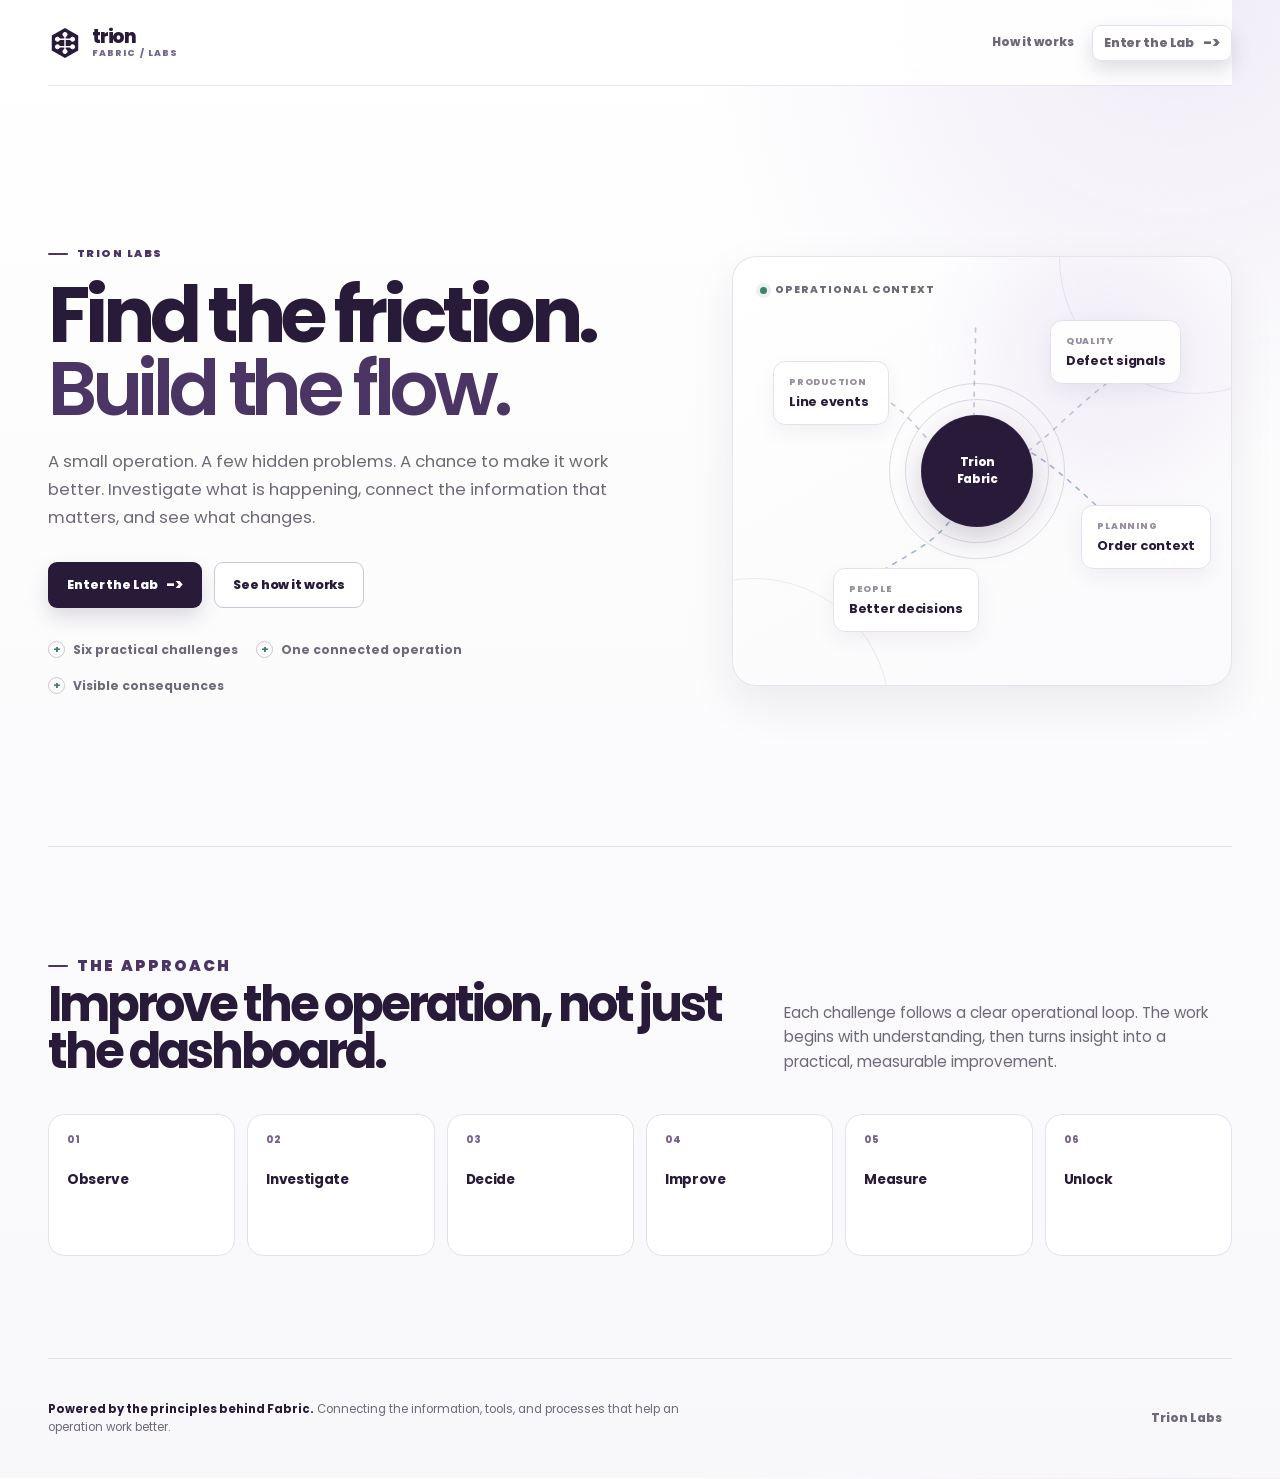
==== strategy_game/index.html @ d2de97c6 "Added Labs AI-Dev Skills" ====
<!doctype html>
<html lang="en">
  <head>
    <meta charset="UTF-8" />
    <meta name="viewport" content="width=device-width, initial-scale=1.0" />
    <meta
      name="description"
      content="Trion Labs is an interactive operational improvement experience."
    />
    <title>Trion Labs | Find the friction. Build the flow.</title>
    <link rel="preconnect" href="https://fonts.googleapis.com" />
    <link rel="preconnect" href="https://fonts.gstatic.com" crossorigin />
    <link
      href="https://fonts.googleapis.com/css2?family=Poppins:wght@400;500;600;700;800&display=swap"
      rel="stylesheet"
    />
    <link rel="stylesheet" href="css/styles.css" />
    <link rel="stylesheet" href="css/components.css" />
    <link rel="stylesheet" href="css/responsive.css" />
    <script type="module" src="js/app.js"></script>
  </head>
  <body>
    <div id="app"></div>
    <p class="sr-only" id="appAnnouncement" aria-live="polite" aria-atomic="true"></p>
  </body>
</html>
---- strategy_game/css/styles.css ----
:root {
  color-scheme: light;
  --trion-purple: #281a39;
  --trion-purple-light: #4b3565;
  --trion-purple-muted: #75658d;
  --trion-lilac: #eee9f5;
  --trion-background: #ffffff;
  --trion-surface: #f8f7fa;
  --trion-surface-strong: #f1edf5;
  --trion-border: #e5e0eb;
  --trion-border-strong: #cec5d8;
  --trion-text: #281a39;
  --trion-text-muted: #6f6878;
  --trion-text-quiet: #958d9f;
  --trion-blue: #496da8;
  --trion-blue-soft: #edf2fb;
  --trion-green: #3f816d;
  --trion-green-soft: #ebf5f0;
  --trion-amber: #9a672f;
  --trion-amber-soft: #f9f0e4;
  --shadow-soft: 0 18px 46px rgba(40, 26, 57, 0.08);
  --shadow-card: 0 8px 22px rgba(40, 26, 57, 0.055);
  --page-width: 1200px;
  --page-gutter: clamp(20px, 4vw, 48px);
  --section-space: clamp(72px, 8vw, 108px);
  --radius-large: 24px;
  --radius-medium: 16px;
  --radius-small: 10px;
  --font-sans: Poppins, Inter, -apple-system, BlinkMacSystemFont, "Segoe UI", sans-serif;
}

* {
  box-sizing: border-box;
}

html {
  scroll-behavior: smooth;
}

body {
  min-width: 320px;
  min-height: 100vh;
  margin: 0;
  overflow-x: hidden;
  background:
    radial-gradient(circle at 92% 0%, rgba(238, 233, 245, 0.9), transparent 30rem),
    linear-gradient(180deg, #ffffff 0%, var(--trion-surface) 100%);
  color: var(--trion-text);
  font-family: var(--font-sans);
  -webkit-font-smoothing: antialiased;
  text-rendering: optimizeLegibility;
}

button,
input {
  font: inherit;
}

button {
  border: 0;
  cursor: pointer;
}

button:focus-visible,
a:focus-visible {
  outline: 3px solid rgba(73, 109, 168, 0.6);
  outline-offset: 3px;
}

h1,
h2,
h3,
p,
ul,
ol,
dl,
dd {
  margin-top: 0;
}

h1,
h2,
h3 {
  color: var(--trion-purple);
}

p {
  color: var(--trion-text-muted);
}

.sr-only {
  position: absolute;
  width: 1px;
  height: 1px;
  padding: 0;
  overflow: hidden;
  clip: rect(0, 0, 0, 0);
  white-space: nowrap;
  border: 0;
}

.page-shell {
  width: min(var(--page-width), calc(100% - (var(--page-gutter) * 2)));
  margin: 0 auto;
}

.site-header {
  position: sticky;
  top: 0;
  z-index: 20;
  display: flex;
  align-items: center;
  justify-content: space-between;
  gap: 24px;
  min-height: 86px;
  background: rgba(255, 255, 255, 0.9);
  border-bottom: 1px solid rgba(229, 224, 235, 0.8);
  -webkit-backdrop-filter: blur(16px);
  backdrop-filter: blur(16px);
}

.brand-button {
  display: inline-flex;
  align-items: center;
  gap: 10px;
  padding: 0;
  background: transparent;
  color: var(--trion-purple);
  text-align: left;
}

.brand-mark {
  width: 34px;
  height: 34px;
  flex: 0 0 auto;
}

.brand-mark path:first-child {
  fill: currentColor;
}

.brand-mark path:not(:first-child),
.brand-mark circle {
  fill: #ffffff;
  stroke: #ffffff;
}

.brand-copy {
  display: grid;
  gap: 2px;
  line-height: 1;
}

.brand-copy strong {
  font-size: 1.16rem;
  font-weight: 790;
  letter-spacing: -0.065em;
}

.brand-copy span {
  color: var(--trion-purple-muted);
  font-size: 0.57rem;
  font-weight: 800;
  letter-spacing: 0.12em;
  text-transform: uppercase;
}

.header-actions,
.lab-navigation {
  display: flex;
  align-items: center;
  gap: 8px;
}

.lab-navigation {
  gap: 2px;
}

.navigation-button,
.text-button {
  padding: 9px 10px;
  border-radius: 8px;
  background: transparent;
  color: var(--trion-text-muted);
  font-size: 0.74rem;
  font-weight: 750;
  white-space: nowrap;
  transition: background 160ms ease, color 160ms ease;
}

.navigation-button:hover,
.navigation-button.is-active,
.text-button:hover {
  background: var(--trion-lilac);
  color: var(--trion-purple);
}

.landing-hero {
  display: grid;
  grid-template-columns: minmax(0, 1fr) minmax(370px, 0.84fr);
  align-items: center;
  gap: clamp(44px, 7vw, 100px);
  min-height: min(760px, calc(100vh - 86px));
  padding: clamp(64px, 10vw, 118px) 0;
}

.eyebrow {
  display: inline-flex;
  align-items: center;
  gap: 9px;
  margin-bottom: 18px;
  color: var(--trion-purple-light);
  font-size: 0.66rem;
  font-weight: 850;
  letter-spacing: 0.14em;
  line-height: 1.2;
  text-transform: uppercase;
}

.eyebrow::before {
  width: 20px;
  height: 2px;
  border-radius: 99px;
  background: currentColor;
  content: "";
}

.landing-title,
.lab-title,
.briefing-title {
  max-width: 780px;
  margin-bottom: 22px;
  font-size: clamp(3.1rem, 6vw, 5.7rem);
  font-weight: 700;
  letter-spacing: -0.07em;
  line-height: 0.96;
}

.heading-accent {
  color: var(--trion-purple-light);
  font-style: normal;
  font-weight: 600;
}

.landing-copy {
  max-width: 590px;
  margin-bottom: 30px;
  font-size: 1.04rem;
  line-height: 1.68;
}

.hero-actions {
  display: flex;
  flex-wrap: wrap;
  align-items: center;
  gap: 12px;
}

.hero-proof {
  display: flex;
  flex-wrap: wrap;
  gap: 18px;
  margin: 33px 0 0;
  padding: 0;
  list-style: none;
}

.hero-proof li {
  display: flex;
  align-items: center;
  gap: 8px;
  color: var(--trion-text-muted);
  font-size: 0.76rem;
  font-weight: 690;
}

.hero-proof i {
  display: inline-grid;
  width: 17px;
  height: 17px;
  place-items: center;
  border: 1px solid var(--trion-border-strong);
  border-radius: 50%;
  color: var(--trion-green);
  font-size: 0.68rem;
  font-style: normal;
}

.landing-diagram {
  position: relative;
  min-height: 440px;
}

.diagram-surface {
  position: absolute;
  inset: 10px 0 0;
  overflow: hidden;
  border: 1px solid rgba(229, 224, 235, 0.92);
  border-radius: var(--radius-large);
  background:
    radial-gradient(circle at 75% 22%, rgba(238, 233, 245, 0.85), transparent 12rem),
    linear-gradient(150deg, #ffffff 0%, #faf9fb 100%);
  box-shadow: var(--shadow-soft);
}

.diagram-surface::before,
.diagram-surface::after {
  position: absolute;
  width: 270px;
  height: 270px;
  border: 1px solid rgba(117, 101, 141, 0.13);
  border-radius: 50%;
  content: "";
}

.diagram-surface::before {
  top: -135px;
  right: -100px;
}

.diagram-surface::after {
  bottom: -165px;
  left: -115px;
}

.diagram-caption {
  position: absolute;
  top: 25px;
  left: 27px;
  z-index: 2;
  display: flex;
  align-items: center;
  gap: 8px;
  color: var(--trion-text-muted);
  font-size: 0.65rem;
  font-weight: 800;
  letter-spacing: 0.09em;
  text-transform: uppercase;
}

.diagram-caption i {
  width: 7px;
  height: 7px;
  border-radius: 50%;
  background: var(--trion-green);
  box-shadow: 0 0 0 4px rgba(63, 129, 109, 0.1);
}

.diagram-flow {
  position: absolute;
  inset: 0;
  width: 100%;
  height: 100%;
}

.diagram-flow path {
  fill: none;
  stroke: rgba(75, 53, 101, 0.28);
  stroke-dasharray: 4 7;
  stroke-linecap: round;
  stroke-width: 1.6;
}

.diagram-flow path:nth-child(2) {
  stroke: rgba(73, 109, 168, 0.5);
}

.diagram-node {
  position: absolute;
  z-index: 1;
  display: grid;
  gap: 4px;
  min-width: 116px;
  padding: 13px 15px;
  border: 1px solid var(--trion-border);
  border-radius: 12px;
  background: rgba(255, 255, 255, 0.96);
  box-shadow: var(--shadow-card);
}

.diagram-node span {
  color: var(--trion-text-quiet);
  font-size: 0.57rem;
  font-weight: 790;
  letter-spacing: 0.08em;
  text-transform: uppercase;
}

.diagram-node strong {
  color: var(--trion-purple);
  font-size: 0.8rem;
  letter-spacing: -0.02em;
}

.diagram-node--production {
  top: 104px;
  left: 8%;
}

.diagram-node--quality {
  top: 63px;
  right: 10%;
}

.diagram-node--planning {
  right: 4%;
  bottom: 116px;
}

.diagram-node--people {
  bottom: 53px;
  left: 20%;
}

.diagram-core {
  position: absolute;
  top: 50%;
  left: 49%;
  z-index: 2;
  display: grid;
  width: 112px;
  height: 112px;
  place-items: center;
  border: 1px solid rgba(75, 53, 101, 0.28);
  border-radius: 50%;
  background: var(--trion-purple);
  box-shadow: 0 12px 30px rgba(40, 26, 57, 0.2);
  color: #ffffff;
  font-size: 0.73rem;
  font-weight: 780;
  letter-spacing: -0.03em;
  text-align: center;
  transform: translate(-50%, -50%);
}

.diagram-core::before,
.diagram-core::after {
  position: absolute;
  border: 1px solid rgba(75, 53, 101, 0.17);
  border-radius: 50%;
  content: "";
}

.diagram-core::before {
  width: 142px;
  height: 142px;
}

.diagram-core::after {
  width: 174px;
  height: 174px;
}

.landing-section {
  padding: var(--section-space) 0;
}

.lab-section {
  padding: clamp(64px, 6vw, 88px) 0;
}

.how-it-works {
  border-top: 1px solid var(--trion-border);
}

#how-it-works,
#overview,
#challenges,
#capabilities,
#performance {
  scroll-margin-top: 108px;
}

.section-heading {
  display: grid;
  grid-template-columns: minmax(0, 0.75fr) minmax(300px, 0.48fr);
  gap: 36px;
  align-items: end;
  margin-bottom: 38px;
}

.section-heading h2,
.section-heading h3 {
  margin-bottom: 0;
  font-size: clamp(2rem, 3.8vw, 3.3rem);
  font-weight: 660;
  letter-spacing: -0.062em;
  line-height: 0.98;
}

.section-heading p {
  max-width: 450px;
  margin-bottom: 2px;
  font-size: 0.95rem;
  line-height: 1.6;
}

.loop-list {
  display: grid;
  grid-template-columns: repeat(6, minmax(0, 1fr));
  gap: 12px;
  margin: 0;
  padding: 0;
  list-style: none;
}

.loop-list li {
  min-height: 142px;
  padding: 18px;
  border: 1px solid var(--trion-border);
  border-radius: var(--radius-medium);
  background: #ffffff;
}

.loop-number {
  display: block;
  margin-bottom: 23px;
  color: var(--trion-purple-muted);
  font-size: 0.62rem;
  font-weight: 800;
  letter-spacing: 0.1em;
}

.loop-list strong {
  display: block;
  color: var(--trion-purple);
  font-size: 0.86rem;
  letter-spacing: -0.025em;
}

.lab-hero {
  display: grid;
  grid-template-columns: minmax(0, 1fr) minmax(260px, 0.44fr);
  gap: 44px;
  align-items: end;
  padding: clamp(52px, 8vw, 92px) 0 48px;
}

.lab-title {
  max-width: 760px;
  margin-bottom: 18px;
  font-size: clamp(2.7rem, 5vw, 4.75rem);
}

.lab-copy {
  max-width: 620px;
  margin-bottom: 0;
  font-size: 0.98rem;
  line-height: 1.64;
}

.lab-summary {
  display: grid;
  grid-template-columns: auto 1fr;
  align-items: center;
  gap: 22px;
  padding: 23px;
  border: 1px solid var(--trion-border-strong);
  border-radius: var(--radius-large);
  background: #ffffff;
  box-shadow: var(--shadow-card);
}

.score-ring {
  display: grid;
  width: 96px;
  height: 96px;
  place-items: center;
  border-radius: 50%;
  background: conic-gradient(var(--trion-purple) var(--score), var(--trion-lilac) 0);
}

.score-ring::before {
  grid-area: 1 / 1;
  width: 78px;
  height: 78px;
  border-radius: 50%;
  background: #ffffff;
  content: "";
}

.score-ring strong {
  z-index: 1;
  grid-area: 1 / 1;
  color: var(--trion-purple);
  font-size: 1.36rem;
  letter-spacing: -0.07em;
}

.summary-copy {
  display: grid;
  gap: 6px;
}

.summary-copy span,
.summary-copy small {
  color: var(--trion-text-muted);
  font-size: 0.74rem;
  font-weight: 720;
}

.summary-copy strong {
  color: var(--trion-purple);
  font-size: 1.08rem;
  letter-spacing: -0.035em;
}

.summary-copy small {
  color: var(--trion-text-quiet);
  font-weight: 620;
  line-height: 1.35;
}

.lab-section--surface {
  margin-right: calc(var(--page-gutter) * -1);
  margin-left: calc(var(--page-gutter) * -1);
  padding-right: var(--page-gutter);
  padding-left: var(--page-gutter);
  background: rgba(238, 233, 245, 0.44);
  border-top: 1px solid rgba(229, 224, 235, 0.72);
  border-bottom: 1px solid rgba(229, 224, 235, 0.72);
}

.section-topline {
  display: flex;
  align-items: end;
  justify-content: space-between;
  gap: 24px;
  margin-bottom: 28px;
}

.section-topline h2 {
  margin-bottom: 0;
  font-size: clamp(1.9rem, 3vw, 2.7rem);
  font-weight: 660;
  letter-spacing: -0.06em;
  line-height: 1;
}

.section-topline p {
  max-width: 470px;
  margin-bottom: 0;
  font-size: 0.9rem;
  line-height: 1.55;
}

.stage-line {
  display: grid;
  grid-template-columns: auto minmax(120px, 1fr) auto;
  align-items: center;
  gap: 12px;
  margin-bottom: 20px;
}

.stage-line span,
.stage-line strong {
  color: var(--trion-text-muted);
  font-size: 0.68rem;
  font-weight: 760;
}

.stage-line strong {
  color: var(--trion-purple);
}

.stage-track {
  height: 6px;
  overflow: hidden;
  border-radius: 999px;
  background: var(--trion-lilac);
}

.stage-track i {
  display: block;
  width: var(--stage-progress);
  height: 100%;
  border-radius: inherit;
  background: var(--trion-purple);
  transition: width 420ms ease;
}

.foundation-note {
  display: flex;
  align-items: flex-start;
  gap: 10px;
  margin: 34px 0 0;
  padding: 18px 20px;
  border: 1px solid var(--trion-border);
  border-radius: var(--radius-medium);
  background: #ffffff;
  color: var(--trion-text-muted);
  font-size: 0.82rem;
  line-height: 1.55;
}

.foundation-note strong {
  color: var(--trion-purple);
}

.foundation-note i {
  display: grid;
  width: 19px;
  height: 19px;
  flex: 0 0 auto;
  place-items: center;
  border-radius: 50%;
  background: var(--trion-lilac);
  color: var(--trion-purple);
  font-size: 0.72rem;
  font-style: normal;
}

.briefing-page {
  padding: 52px 0 var(--section-space);
}

.briefing-back {
  margin-bottom: 43px;
}

.briefing-header {
  display: grid;
  grid-template-columns: minmax(0, 0.95fr) minmax(290px, 0.5fr);
  gap: clamp(35px, 7vw, 100px);
  align-items: start;
  padding-bottom: 48px;
  border-bottom: 1px solid var(--trion-border);
}

.briefing-title {
  margin-bottom: 18px;
  font-size: clamp(2.9rem, 5.3vw, 5rem);
}

.briefing-story {
  max-width: 650px;
  margin-bottom: 0;
  font-size: 1.04rem;
  line-height: 1.66;
}

.briefing-status {
  display: grid;
  gap: 15px;
  padding: 24px;
  border: 1px solid var(--trion-border-strong);
  border-top: 3px solid var(--trion-purple);
  border-radius: var(--radius-medium);
  background: #ffffff;
  box-shadow: var(--shadow-card);
}

.briefing-status span {
  color: var(--trion-text-quiet);
  font-size: 0.64rem;
  font-weight: 820;
  letter-spacing: 0.1em;
  text-transform: uppercase;
}

.briefing-status strong {
  color: var(--trion-purple);
  font-size: 1.08rem;
  letter-spacing: -0.035em;
}

.briefing-status p {
  margin-bottom: 0;
  font-size: 0.8rem;
  line-height: 1.5;
}

.briefing-grid {
  display: grid;
  grid-template-columns: minmax(0, 1fr) minmax(300px, 0.5fr);
  gap: clamp(36px, 7vw, 94px);
  padding-top: 54px;
}

.briefing-grid h2 {
  margin-bottom: 14px;
  font-size: 1.75rem;
  letter-spacing: -0.05em;
}

.briefing-objective {
  max-width: 660px;
  margin-bottom: 28px;
  color: var(--trion-text);
  font-size: 1rem;
  font-weight: 650;
  line-height: 1.58;
}

.briefing-principle {
  margin: 0;
  padding: 19px 20px;
  border-left: 3px solid var(--trion-purple);
  background: var(--trion-lilac);
  color: var(--trion-purple);
  font-family: var(--font-sans);
  font-size: 1.12rem;
  font-weight: 600;
  line-height: 1.45;
}

.briefing-next {
  margin-top: 30px;
}

.site-footer {
  display: flex;
  align-items: center;
  justify-content: space-between;
  gap: 24px;
  min-height: 120px;
  border-top: 1px solid var(--trion-border);
}

.site-footer p {
  max-width: 640px;
  margin-bottom: 0;
  color: var(--trion-text-muted);
  font-size: 0.72rem;
  line-height: 1.5;
}

.site-footer strong {
  color: var(--trion-purple);
}
---- strategy_game/css/components.css ----
.button {
  display: inline-flex;
  align-items: center;
  justify-content: center;
  gap: 9px;
  min-height: 46px;
  padding: 0 18px;
  border: 1px solid transparent;
  border-radius: 9px;
  font-size: 0.78rem;
  font-weight: 800;
  letter-spacing: -0.01em;
  transition: background 160ms ease, border-color 160ms ease, box-shadow 160ms ease, color 160ms ease, transform 160ms ease;
}

.button:hover {
  transform: translateY(-1px);
}

.button--primary {
  background: var(--trion-purple);
  box-shadow: 0 9px 20px rgba(40, 26, 57, 0.15);
  color: #ffffff;
}

.button--primary:hover {
  background: var(--trion-purple-light);
  box-shadow: 0 12px 25px rgba(40, 26, 57, 0.2);
}

.button--secondary {
  border-color: var(--trion-border-strong);
  background: #ffffff;
  color: var(--trion-purple);
}

.button--secondary:hover {
  border-color: var(--trion-purple-muted);
  background: var(--trion-lilac);
}

.button--quiet {
  min-height: 36px;
  padding: 0 11px;
  border-color: var(--trion-border);
  background: #ffffff;
  color: var(--trion-text-muted);
}

.button-arrow {
  display: inline-block;
  font-size: 1rem;
  line-height: 1;
  transition: transform 160ms ease;
}

.button:hover .button-arrow {
  transform: translateX(2px);
}

.button--back:hover .button-arrow {
  transform: translateX(-2px);
}

.kpi-grid {
  display: grid;
  grid-template-columns: repeat(6, minmax(0, 1fr));
  gap: 12px;
}

.kpi-card {
  display: grid;
  gap: 14px;
  min-height: 178px;
  padding: 20px;
  border: 1px solid var(--trion-border);
  border-radius: var(--radius-medium);
  background: #ffffff;
  box-shadow: 0 5px 16px rgba(40, 26, 57, 0.04);
}

.kpi-card dt {
  color: var(--trion-text-muted);
  font-size: 0.7rem;
  font-weight: 790;
  letter-spacing: 0.02em;
}

.kpi-card dd {
  margin: 0;
}

.kpi-value {
  color: var(--trion-purple);
  font-size: clamp(1.7rem, 2.5vw, 2.05rem);
  font-weight: 710;
  letter-spacing: -0.075em;
  line-height: 1;
}

.kpi-value small {
  margin-left: 2px;
  color: var(--trion-purple-muted);
  font-size: 0.56em;
  font-weight: 700;
  letter-spacing: -0.03em;
}

.kpi-card footer {
  display: flex;
  align-items: center;
  justify-content: space-between;
  gap: 8px;
  margin-top: auto;
}

.kpi-meter {
  display: block;
  height: 4px;
  overflow: hidden;
  border-radius: 999px;
  background: var(--trion-lilac);
}

.kpi-meter i {
  display: block;
  width: var(--kpi-progress);
  height: 100%;
  border-radius: inherit;
  background: var(--trion-purple-light);
  transition: width 320ms ease;
}

.kpi-change,
.kpi-target {
  color: var(--trion-text-quiet);
  font-size: 0.64rem;
  font-weight: 720;
}

.kpi-change.is-positive {
  color: var(--trion-green);
}

.kpi-change.is-negative {
  color: var(--trion-amber);
}

.kpi-target {
  text-align: right;
}

.operations-layout {
  display: grid;
  grid-template-columns: minmax(0, 1fr) minmax(260px, 0.32fr);
  gap: 24px;
  align-items: stretch;
}

.operations-map {
  position: relative;
  display: grid;
  grid-template-columns: repeat(3, minmax(0, 1fr));
  gap: 14px;
  min-height: 318px;
  padding: 30px;
  overflow: hidden;
  border: 1px solid var(--trion-border);
  border-radius: var(--radius-large);
  background:
    radial-gradient(circle at 51% 50%, rgba(238, 233, 245, 0.85), transparent 12rem),
    #ffffff;
}

.operations-map::before,
.operations-map::after {
  position: absolute;
  top: 50%;
  left: 5%;
  width: 90%;
  height: 1px;
  background: repeating-linear-gradient(
    90deg,
    rgba(117, 101, 141, 0.25) 0 5px,
    transparent 5px 11px
  );
  content: "";
  transform: translateY(-50%);
}

.operations-map::after {
  width: 1px;
  height: 80%;
  top: 10%;
  left: 50%;
  background: repeating-linear-gradient(
    180deg,
    rgba(117, 101, 141, 0.2) 0 5px,
    transparent 5px 11px
  );
  transform: translateX(-50%);
}

.operations-node {
  position: relative;
  z-index: 1;
  display: grid;
  align-content: center;
  gap: 5px;
  min-height: 110px;
  padding: 16px;
  border: 1px solid var(--trion-border);
  border-radius: 13px;
  background: rgba(255, 255, 255, 0.97);
  transition: border-color 220ms ease, box-shadow 220ms ease, transform 220ms ease;
}

.operations-node:nth-child(2),
.operations-node:nth-child(5) {
  transform: translateY(14px);
}

.operations-node.is-active {
  border-color: rgba(75, 53, 101, 0.4);
  box-shadow: 0 9px 19px rgba(40, 26, 57, 0.08);
}

.operations-node.is-active::before {
  position: absolute;
  top: 13px;
  right: 13px;
  width: 7px;
  height: 7px;
  border-radius: 50%;
  background: var(--trion-green);
  box-shadow: 0 0 0 4px rgba(63, 129, 109, 0.11);
  content: "";
}

.operations-node span {
  color: var(--trion-text-quiet);
  font-size: 0.62rem;
  font-weight: 800;
  letter-spacing: 0.09em;
  text-transform: uppercase;
}

.operations-node strong {
  color: var(--trion-purple);
  font-size: 0.86rem;
  letter-spacing: -0.025em;
}

.operations-node small {
  color: var(--trion-text-muted);
  font-size: 0.69rem;
  line-height: 1.4;
}

.map-insight {
  display: grid;
  align-content: space-between;
  gap: 24px;
  padding: 26px;
  border-radius: var(--radius-large);
  background: var(--trion-purple);
  color: #ffffff;
}

.map-insight span {
  color: rgba(255, 255, 255, 0.67);
  font-size: 0.62rem;
  font-weight: 800;
  letter-spacing: 0.12em;
  text-transform: uppercase;
}

.map-insight strong {
  display: block;
  max-width: 230px;
  margin-top: 10px;
  color: #ffffff;
  font-size: 1.3rem;
  font-weight: 620;
  letter-spacing: -0.055em;
  line-height: 1.04;
}

.map-insight p {
  margin: 0;
  color: rgba(255, 255, 255, 0.76);
  font-size: 0.78rem;
  line-height: 1.55;
}

.challenge-grid {
  display: grid;
  grid-template-columns: repeat(3, minmax(0, 1fr));
  gap: 18px;
}

.challenge-card {
  display: flex;
  min-height: 302px;
  flex-direction: column;
  padding: 23px;
  border: 1px solid var(--trion-border);
  border-radius: var(--radius-medium);
  background: #ffffff;
  box-shadow: 0 4px 15px rgba(40, 26, 57, 0.025);
  transition: border-color 180ms ease, box-shadow 180ms ease, transform 180ms ease;
}

.challenge-card.is-current {
  border-color: rgba(75, 53, 101, 0.48);
  background: linear-gradient(145deg, #ffffff 0%, #faf8fd 100%);
  box-shadow: 0 10px 24px rgba(40, 26, 57, 0.09);
}

.challenge-card.is-current .challenge-number {
  color: var(--trion-purple);
}

.challenge-card:hover {
  border-color: rgba(75, 53, 101, 0.42);
  box-shadow: var(--shadow-card);
  transform: translateY(-2px);
}

.challenge-card__topline {
  display: flex;
  align-items: center;
  justify-content: space-between;
  gap: 12px;
  margin-bottom: 18px;
}

.challenge-number {
  color: var(--trion-purple-muted);
  font-size: 0.63rem;
  font-weight: 840;
  letter-spacing: 0.11em;
}

.challenge-state {
  max-width: 156px;
  padding: 5px 8px;
  border-radius: 999px;
  background: var(--trion-lilac);
  color: var(--trion-purple-light);
  font-size: 0.61rem;
  font-weight: 790;
  line-height: 1.25;
  text-align: right;
}

.challenge-state.is-available,
.challenge-state.is-completed {
  background: var(--trion-green-soft);
  color: var(--trion-green);
}

.challenge-card h3 {
  margin-bottom: 10px;
  font-size: 1.2rem;
  font-weight: 680;
  letter-spacing: -0.05em;
}

.challenge-card p {
  margin-bottom: 16px;
  font-size: 0.82rem;
  line-height: 1.55;
}

.challenge-card__meta {
  display: grid;
  gap: 4px;
  margin-top: auto;
  padding-top: 15px;
  border-top: 1px solid var(--trion-border);
}

.challenge-card__meta span {
  color: var(--trion-text-quiet);
  font-size: 0.61rem;
  font-weight: 790;
  letter-spacing: 0.07em;
  text-transform: uppercase;
}

.challenge-card__meta strong {
  color: var(--trion-purple);
  font-size: 0.76rem;
  letter-spacing: -0.02em;
  line-height: 1.35;
}

.challenge-card .button {
  align-self: flex-start;
  min-height: 38px;
  margin-top: 15px;
  padding: 0 11px;
  font-size: 0.71rem;
}

.capability-layout {
  display: grid;
  grid-template-columns: minmax(0, 1fr) minmax(280px, 0.35fr);
  gap: 30px;
  align-items: start;
}

.capability-groups {
  display: grid;
  gap: 28px;
}

.capability-group {
  display: grid;
  gap: 14px;
}

.capability-group__header {
  display: flex;
  align-items: end;
  justify-content: space-between;
  gap: 24px;
  padding-bottom: 13px;
  border-bottom: 1px solid var(--trion-border);
}

.capability-group__header span {
  display: block;
  margin-bottom: 5px;
  color: var(--trion-purple-muted);
  font-size: 0.6rem;
  font-weight: 800;
  letter-spacing: 0.1em;
  text-transform: uppercase;
}

.capability-group__header h3 {
  margin: 0;
  color: var(--trion-purple);
  font-size: 1.05rem;
  letter-spacing: -0.04em;
}

.capability-group__header p {
  max-width: 265px;
  margin: 0;
  color: var(--trion-text-muted);
  font-size: 0.72rem;
  line-height: 1.45;
  text-align: right;
}

.capability-list {
  display: grid;
  grid-template-columns: repeat(2, minmax(0, 1fr));
  gap: 12px;
}

.capability-card {
  position: relative;
  min-height: 145px;
  padding: 18px;
  border: 1px solid var(--trion-border);
  border-radius: var(--radius-medium);
  background: #ffffff;
}

.capability-card.is-unlocked {
  border-color: rgba(63, 129, 109, 0.5);
}

.capability-card__type {
  display: block;
  margin-bottom: 16px;
  color: var(--trion-purple-muted);
  font-size: 0.58rem;
  font-weight: 810;
  letter-spacing: 0.09em;
  text-transform: uppercase;
}

.capability-card h4 {
  margin-bottom: 8px;
  font-size: 0.92rem;
  letter-spacing: -0.035em;
}

.capability-card p {
  margin-bottom: 0;
  font-size: 0.7rem;
  line-height: 1.45;
}

.capability-card__status {
  position: absolute;
  top: 17px;
  right: 17px;
  color: var(--trion-text-quiet);
  font-size: 0.57rem;
  font-weight: 790;
}

.capability-card.is-unlocked .capability-card__status {
  color: var(--trion-green);
}

.resource-card {
  display: grid;
  gap: 22px;
  padding: 25px;
  border: 1px solid var(--trion-border);
  border-radius: var(--radius-large);
  background: var(--trion-surface);
}

.resource-card__label {
  margin-bottom: -12px;
  color: var(--trion-purple-muted);
  font-size: 0.61rem;
  font-weight: 800;
  letter-spacing: 0.1em;
  text-transform: uppercase;
}

.resource-card h3 {
  margin-bottom: 0;
  font-size: 1.15rem;
  letter-spacing: -0.045em;
}

.resource-card p {
  margin-bottom: 0;
  font-size: 0.78rem;
  line-height: 1.55;
}

.resource-list {
  display: grid;
  gap: 11px;
  margin: 0;
}

.resource-list div {
  display: flex;
  align-items: baseline;
  justify-content: space-between;
  gap: 12px;
  padding-bottom: 10px;
  border-bottom: 1px solid var(--trion-border);
}

.resource-list div:last-child {
  padding-bottom: 0;
  border-bottom: 0;
}

.resource-list dt {
  color: var(--trion-text-muted);
  font-size: 0.71rem;
  font-weight: 700;
}

.resource-list dd {
  margin: 0;
  color: var(--trion-purple);
  font-size: 1.2rem;
  font-weight: 750;
  letter-spacing: -0.065em;
}

.performance-grid {
  display: grid;
  grid-template-columns: minmax(0, 1fr) minmax(290px, 0.44fr);
  gap: 32px;
  align-items: stretch;
}

.performance-table {
  width: 100%;
  overflow: hidden;
  border: 1px solid var(--trion-border);
  border-radius: var(--radius-large);
  background: #ffffff;
  border-collapse: separate;
  border-spacing: 0;
}

.performance-table th,
.performance-table td {
  padding: 16px 21px;
  border-bottom: 1px solid var(--trion-border);
}

.performance-table thead th {
  color: var(--trion-text-quiet);
  background: var(--trion-surface);
  font-size: 0.61rem;
  font-weight: 790;
  letter-spacing: 0.08em;
  text-align: right;
  text-transform: uppercase;
}

.performance-table thead th:first-child,
.performance-table tbody th {
  text-align: left;
}

.performance-table tbody tr:last-child th,
.performance-table tbody tr:last-child td {
  border-bottom: 0;
}

.performance-table tbody th {
  color: var(--trion-text-muted);
  font-size: 0.74rem;
  font-weight: 690;
}

.performance-table td {
  text-align: right;
}

.performance-table td strong {
  color: var(--trion-purple);
  font-size: 0.9rem;
  letter-spacing: -0.03em;
}

.performance-table td small {
  color: var(--trion-text-quiet);
  font-size: 0.66rem;
}

.performance-insight {
  display: grid;
  align-content: center;
  gap: 17px;
  padding: 31px;
  border-radius: var(--radius-large);
  background: var(--trion-blue-soft);
}

.performance-insight span {
  color: var(--trion-blue);
  font-size: 0.6rem;
  font-weight: 820;
  letter-spacing: 0.1em;
  text-transform: uppercase;
}

.performance-insight strong {
  color: var(--trion-purple);
  font-size: 1.55rem;
  font-weight: 640;
  letter-spacing: -0.06em;
  line-height: 1.05;
}

.performance-insight p {
  margin-bottom: 0;
  color: var(--trion-text-muted);
  font-size: 0.8rem;
  line-height: 1.55;
}

.briefing-steps {
  display: grid;
  gap: 10px;
  margin: 0;
  padding: 0;
  list-style: none;
}

.briefing-steps li {
  display: grid;
  grid-template-columns: 28px 1fr;
  align-items: center;
  gap: 12px;
  min-height: 52px;
  padding: 10px 13px;
  border: 1px solid var(--trion-border);
  border-radius: 10px;
  background: #ffffff;
}

.briefing-steps span {
  display: grid;
  width: 24px;
  height: 24px;
  place-items: center;
  border-radius: 50%;
  background: var(--trion-lilac);
  color: var(--trion-purple);
  font-size: 0.62rem;
  font-weight: 800;
}

.briefing-steps strong {
  color: var(--trion-purple);
  font-size: 0.8rem;
  letter-spacing: -0.015em;
}

.briefing-facts {
  display: grid;
  gap: 0;
  margin: 0;
  overflow: hidden;
  border: 1px solid var(--trion-border);
  border-radius: var(--radius-medium);
}

.briefing-facts div {
  padding: 16px 18px;
  border-bottom: 1px solid var(--trion-border);
  background: #ffffff;
}

.briefing-facts div:last-child {
  border-bottom: 0;
}

.briefing-facts dt {
  margin-bottom: 6px;
  color: var(--trion-text-quiet);
  font-size: 0.59rem;
  font-weight: 800;
  letter-spacing: 0.09em;
  text-transform: uppercase;
}

.briefing-facts dd {
  margin: 0;
  color: var(--trion-purple);
  font-size: 0.82rem;
  font-weight: 690;
  line-height: 1.45;
}
---- strategy_game/css/responsive.css ----
@media (max-width: 1080px) {
  .landing-hero {
    grid-template-columns: minmax(0, 1fr) minmax(320px, 0.68fr);
    gap: 48px;
  }

  .landing-diagram {
    min-height: 390px;
  }

  .diagram-node {
    min-width: 100px;
    padding: 11px 12px;
  }

  .loop-list {
    grid-template-columns: repeat(3, minmax(0, 1fr));
  }

  .kpi-grid {
    grid-template-columns: repeat(3, minmax(0, 1fr));
  }

  .challenge-grid {
    grid-template-columns: repeat(2, minmax(0, 1fr));
  }
}

@media (max-width: 840px) {
  .site-header {
    flex-wrap: wrap;
    padding: 18px 0;
  }

  .site-header > .header-actions {
    margin-left: auto;
  }

  .lab-navigation {
    order: 3;
    width: 100%;
    overflow-x: auto;
    padding-top: 6px;
  }

  .navigation-button {
    flex: 0 0 auto;
  }

  .landing-hero,
  .lab-hero,
  .section-heading,
  .briefing-header,
  .briefing-grid {
    grid-template-columns: 1fr;
  }

  .landing-hero {
    min-height: auto;
    padding-top: 72px;
  }

  .landing-diagram {
    width: min(100%, 590px);
    min-height: 420px;
    margin: 0 auto;
  }

  .section-heading {
    gap: 16px;
  }

  .operations-layout,
  .capability-layout,
  .performance-grid {
    grid-template-columns: 1fr;
  }

  .map-insight {
    min-height: 210px;
  }

  .capability-layout > .resource-card {
    grid-template-columns: minmax(0, 1fr) minmax(180px, 0.4fr);
    align-items: center;
  }

  .capability-layout > .resource-card > h3,
  .capability-layout > .resource-card > p {
    grid-column: 1;
  }

  .capability-layout > .resource-card > .resource-list {
    grid-row: 1 / span 2;
    grid-column: 2;
  }

  .capability-group__header {
    align-items: start;
    flex-direction: column;
    gap: 7px;
  }

  .capability-group__header p {
    max-width: none;
    text-align: left;
  }

  .briefing-status {
    grid-template-columns: auto 1fr;
    align-items: center;
  }

  .briefing-status p {
    grid-column: 1 / -1;
  }
}

@media (max-width: 620px) {
  :root {
    --page-gutter: 18px;
  }

  .site-header {
    gap: 14px;
    min-height: auto;
  }

  .header-actions {
    gap: 4px;
  }

  .text-button {
    display: none;
  }

  .button--quiet {
    min-height: 34px;
  }

  #how-it-works,
  #overview,
  #challenges,
  #capabilities,
  #performance {
    scroll-margin-top: 148px;
  }

  .landing-title,
  .lab-title,
  .briefing-title {
    font-size: clamp(2.7rem, 13vw, 4rem);
  }

  .landing-copy {
    font-size: 0.95rem;
  }

  .landing-diagram {
    min-height: 340px;
  }

  .diagram-caption {
    top: 19px;
    left: 19px;
  }

  .diagram-node {
    min-width: 89px;
    padding: 9px 10px;
  }

  .diagram-node span {
    font-size: 0.49rem;
  }

  .diagram-node strong {
    font-size: 0.67rem;
  }

  .diagram-node--production {
    top: 84px;
    left: 4%;
  }

  .diagram-node--quality {
    top: 62px;
    right: 4%;
  }

  .diagram-node--planning {
    right: 1%;
    bottom: 85px;
  }

  .diagram-node--people {
    bottom: 37px;
    left: 12%;
  }

  .diagram-core {
    width: 92px;
    height: 92px;
    font-size: 0.65rem;
  }

  .diagram-core::before {
    width: 114px;
    height: 114px;
  }

  .diagram-core::after {
    width: 136px;
    height: 136px;
  }

  .hero-proof {
    display: grid;
    grid-template-columns: 1fr;
    gap: 11px;
  }

  .loop-list {
    grid-template-columns: repeat(2, minmax(0, 1fr));
    gap: 9px;
  }

  .loop-list li {
    min-height: 120px;
    padding: 15px;
  }

  .loop-number {
    margin-bottom: 18px;
  }

  .lab-summary {
    padding: 17px;
  }

  .score-ring {
    width: 82px;
    height: 82px;
  }

  .score-ring::before {
    width: 66px;
    height: 66px;
  }

  .kpi-grid,
  .challenge-grid,
  .capability-list {
    grid-template-columns: 1fr;
  }

  .kpi-card {
    min-height: 130px;
  }

  .operations-map {
    grid-template-columns: repeat(2, minmax(0, 1fr));
    min-height: auto;
    padding: 16px;
  }

  .operations-map::before,
  .operations-map::after {
    display: none;
  }

  .operations-node:nth-child(2),
  .operations-node:nth-child(5) {
    transform: none;
  }

  .operations-node:last-child {
    grid-column: 1 / -1;
  }

  .capability-layout > .resource-card {
    grid-template-columns: 1fr;
  }

  .capability-layout > .resource-card > .resource-list {
    grid-row: auto;
    grid-column: auto;
  }

  .performance-table th,
  .performance-table td {
    padding: 13px 14px;
  }

  .performance-table thead th {
    font-size: 0.53rem;
  }

  .performance-table tbody th,
  .performance-table td strong {
    font-size: 0.72rem;
  }

  .performance-table td small {
    font-size: 0.6rem;
  }

  .site-footer {
    align-items: flex-start;
    min-height: auto;
    flex-direction: column;
    padding: 27px 0;
  }

  .briefing-page {
    padding-top: 36px;
  }

  .briefing-back {
    margin-bottom: 31px;
  }

  .briefing-status {
    grid-template-columns: 1fr;
  }

  .briefing-status p {
    grid-column: auto;
  }
}

@media (prefers-reduced-motion: reduce) {
  *,
  *::before,
  *::after {
    scroll-behavior: auto !important;
    transition-duration: 0.01ms !important;
    animation-duration: 0.01ms !important;
    animation-iteration-count: 1 !important;
  }
}
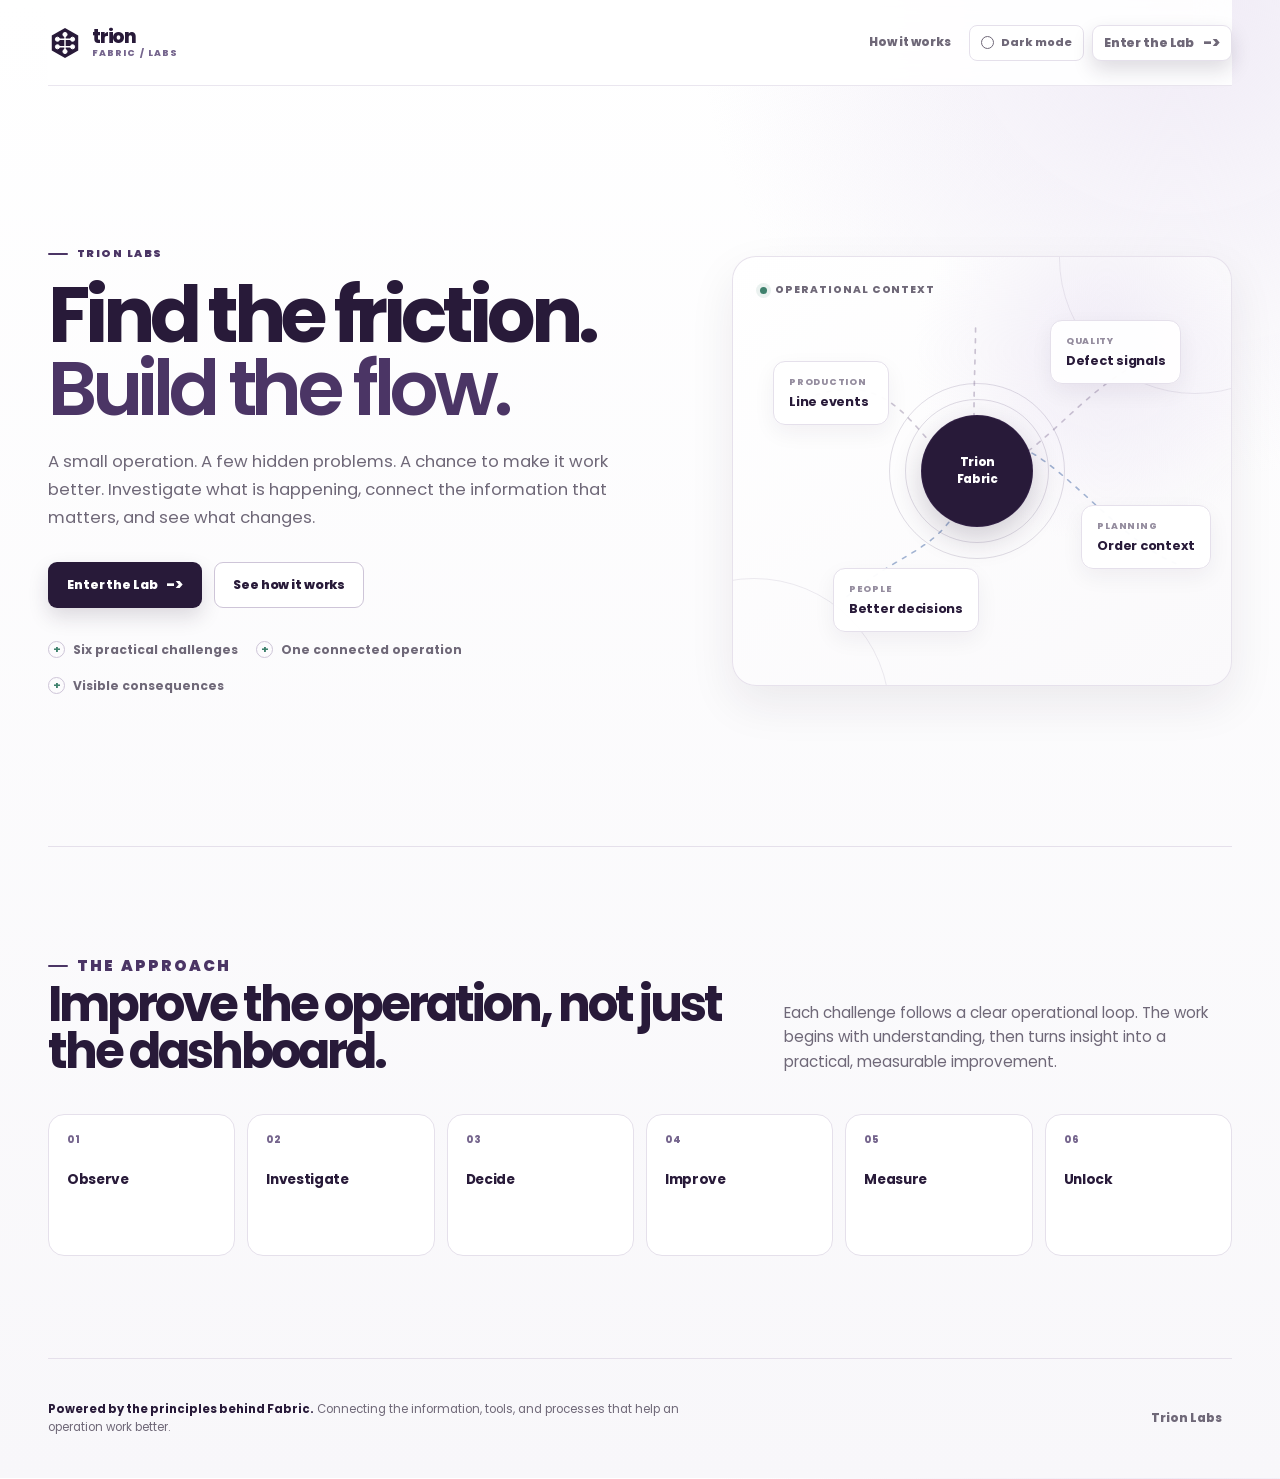
==== commit fb4e68c7: "Refactor styles and enhance game functionality - Add theme.css for production line and strategy game" ====
--- a/strategy_game/index.html
+++ b/strategy_game/index.html
@@ -16,7 +16,9 @@
     />
     <link rel="stylesheet" href="css/styles.css" />
     <link rel="stylesheet" href="css/components.css" />
+    <link rel="stylesheet" href="css/missing-minutes.css" />
     <link rel="stylesheet" href="css/responsive.css" />
+    <link rel="stylesheet" href="css/theme.css" />
     <script type="module" src="js/app.js"></script>
   </head>
   <body>
--- a/strategy_game/css/missing-minutes.css
+++ b/strategy_game/css/missing-minutes.css
@@ -0,0 +1,1076 @@
+.missing-minutes-page {
+  padding: 34px 0 var(--section-space);
+}
+
+.challenge-game-back {
+  margin-bottom: 30px;
+}
+
+.challenge-game-header {
+  display: grid;
+  grid-template-columns: minmax(0, 1fr) minmax(300px, 0.42fr);
+  gap: clamp(32px, 7vw, 92px);
+  align-items: start;
+  padding-bottom: 34px;
+  border-bottom: 1px solid var(--trion-border);
+}
+
+.challenge-game-header h1 {
+  max-width: 720px;
+  margin-bottom: 14px;
+  color: var(--trion-purple);
+  font-size: clamp(2.8rem, 5.2vw, 4.85rem);
+  font-weight: 700;
+  letter-spacing: -0.07em;
+  line-height: 0.96;
+}
+
+.challenge-game-header > div > p:last-child {
+  max-width: 650px;
+  margin-bottom: 0;
+  color: var(--trion-text-muted);
+  font-size: 1rem;
+  line-height: 1.6;
+}
+
+.challenge-game-brief {
+  display: grid;
+  gap: 13px;
+  padding: 21px 22px;
+  border: 1px solid var(--trion-border-strong);
+  border-top: 3px solid var(--trion-purple);
+  border-radius: var(--radius-medium);
+  background: #ffffff;
+  box-shadow: var(--shadow-card);
+}
+
+.challenge-game-brief > span,
+.challenge-game-brief dt {
+  color: var(--trion-text-quiet);
+  font-size: 0.6rem;
+  font-weight: 800;
+  letter-spacing: 0.1em;
+  text-transform: uppercase;
+}
+
+.challenge-game-brief > strong {
+  color: var(--trion-purple);
+  font-size: 0.98rem;
+  letter-spacing: -0.032em;
+  line-height: 1.42;
+}
+
+.challenge-game-brief dl {
+  display: grid;
+  grid-template-columns: repeat(3, minmax(0, 1fr));
+  gap: 10px;
+  margin: 4px 0 0;
+}
+
+.challenge-game-brief dl div {
+  min-width: 0;
+  padding-top: 10px;
+  border-top: 1px solid var(--trion-border);
+}
+
+.challenge-game-brief dt {
+  display: block;
+  margin-bottom: 4px;
+  font-size: 0.52rem;
+  line-height: 1.3;
+}
+
+.challenge-game-brief dd {
+  margin: 0;
+  color: var(--trion-purple);
+  font-size: 0.74rem;
+  font-weight: 780;
+}
+
+.mission-trail {
+  display: grid;
+  grid-template-columns: repeat(4, minmax(0, 1fr));
+  margin: 21px 0 0;
+  padding: 0;
+  overflow: hidden;
+  border: 1px solid var(--trion-border);
+  border-radius: 14px;
+  background: #ffffff;
+  list-style: none;
+}
+
+.mission-trail__step {
+  position: relative;
+  display: grid;
+  min-height: 90px;
+  align-content: center;
+  gap: 3px;
+  padding: 14px 17px;
+  border-right: 1px solid var(--trion-border);
+}
+
+.mission-trail__step:last-child {
+  border-right: 0;
+}
+
+.mission-trail__number {
+  color: var(--trion-text-quiet);
+  font-size: 0.55rem;
+  font-weight: 830;
+  letter-spacing: 0.1em;
+}
+
+.mission-trail__step strong {
+  color: var(--trion-purple);
+  font-size: 0.76rem;
+  letter-spacing: -0.025em;
+}
+
+.mission-trail__step small {
+  color: var(--trion-text-muted);
+  font-size: 0.61rem;
+  font-weight: 630;
+  line-height: 1.35;
+}
+
+.mission-trail__step.is-current {
+  background: var(--trion-lilac);
+}
+
+.mission-trail__step.is-current::before,
+.mission-trail__step.is-complete::before {
+  position: absolute;
+  top: 14px;
+  right: 14px;
+  width: 8px;
+  height: 8px;
+  border-radius: 50%;
+  background: var(--trion-purple);
+  box-shadow: 0 0 0 4px rgba(75, 53, 101, 0.12);
+  content: "";
+}
+
+.mission-trail__step.is-complete::before {
+  background: var(--trion-green);
+  box-shadow: 0 0 0 4px rgba(63, 129, 109, 0.1);
+}
+
+.mission-trail__step.is-locked {
+  background: var(--trion-surface);
+}
+
+.mission-trail__step.is-locked strong,
+.mission-trail__step.is-locked small {
+  color: var(--trion-text-quiet);
+}
+
+.timeline-investigation {
+  padding: 29px 0 0;
+}
+
+.timeline-investigation__heading,
+.improvement-decision__header,
+.decision-outcome__header {
+  display: flex;
+  align-items: end;
+  justify-content: space-between;
+  gap: 28px;
+}
+
+.timeline-investigation__heading {
+  margin-bottom: 22px;
+}
+
+.timeline-investigation__heading h2,
+.improvement-decision h2,
+.decision-gate h2,
+.decision-outcome h2 {
+  margin-bottom: 10px;
+  color: var(--trion-purple);
+  font-size: clamp(1.7rem, 3vw, 2.35rem);
+  font-weight: 660;
+  letter-spacing: -0.06em;
+  line-height: 1.04;
+}
+
+.timeline-investigation__heading > div > p:last-child,
+.improvement-decision__header > p {
+  max-width: 630px;
+  margin-bottom: 0;
+  color: var(--trion-text-muted);
+  font-size: 0.86rem;
+  line-height: 1.58;
+}
+
+.timeline-investigation__layout {
+  display: grid;
+  grid-template-columns: minmax(0, 1fr) minmax(270px, 0.36fr);
+  gap: 18px;
+  align-items: stretch;
+}
+
+.timeline-stage {
+  min-width: 0;
+  padding: 22px;
+  border: 1px solid var(--trion-border);
+  border-radius: var(--radius-large);
+  background: #ffffff;
+  box-shadow: var(--shadow-card);
+}
+
+.timeline-stage__meta {
+  display: flex;
+  flex-wrap: wrap;
+  align-items: center;
+  gap: 8px 18px;
+  padding-bottom: 16px;
+  border-bottom: 1px solid var(--trion-border);
+  color: var(--trion-text-muted);
+  font-size: 0.64rem;
+  font-weight: 730;
+}
+
+.timeline-stage__meta span:first-child {
+  color: var(--trion-purple);
+  font-weight: 820;
+}
+
+.timeline-ruler {
+  display: grid;
+  grid-template-columns: repeat(5, minmax(0, 1fr));
+  padding: 12px 2px 8px;
+  color: var(--trion-text-quiet);
+  font-size: 0.58rem;
+  font-weight: 760;
+}
+
+.timeline-ruler span:nth-child(n + 2) {
+  text-align: right;
+}
+
+.timeline-list {
+  display: flex;
+  min-height: 170px;
+  margin: 0;
+  padding: 0;
+  list-style: none;
+  gap: 5px;
+}
+
+.timeline-item {
+  min-width: 68px;
+  flex: var(--timeline-duration) 1 0;
+}
+
+.timeline-event {
+  position: relative;
+  display: grid;
+  width: 100%;
+  height: 100%;
+  min-height: 170px;
+  align-content: space-between;
+  gap: 7px;
+  padding: 13px 10px 11px;
+  overflow: hidden;
+  border: 1px solid transparent;
+  border-radius: 10px;
+  color: var(--trion-purple);
+  text-align: left;
+  transition: border-color 180ms ease, box-shadow 180ms ease, transform 180ms ease;
+}
+
+.timeline-event::before {
+  position: absolute;
+  inset: 0;
+  border: 2px solid transparent;
+  border-radius: inherit;
+  content: "";
+  pointer-events: none;
+  transition: border-color 180ms ease;
+}
+
+.timeline-event:hover {
+  transform: translateY(-2px);
+}
+
+.timeline-event.is-selected {
+  z-index: 1;
+  box-shadow: 0 10px 22px rgba(40, 26, 57, 0.16);
+  transform: translateY(-4px);
+  animation: timeline-clue-reveal 230ms ease-out;
+}
+
+.timeline-event.is-selected::before {
+  border-color: var(--trion-purple);
+}
+
+.timeline-event--running {
+  background: var(--trion-purple);
+  color: #ffffff;
+}
+
+.timeline-event--waiting,
+.timeline-event--material-delay {
+  border-color: rgba(154, 103, 47, 0.24);
+  background: var(--trion-amber-soft);
+}
+
+.timeline-event--changeover {
+  border-color: var(--trion-border-strong);
+  background: var(--trion-lilac);
+}
+
+.timeline-event--minor-stop,
+.timeline-event--breakdown {
+  border-color: rgba(75, 53, 101, 0.25);
+  background:
+    repeating-linear-gradient(
+      135deg,
+      #f6f3f9 0 7px,
+      #eee9f5 7px 14px
+    );
+}
+
+.timeline-event__label {
+  display: block;
+  font-size: clamp(0.58rem, 1vw, 0.7rem);
+  font-weight: 810;
+  line-height: 1.2;
+}
+
+.timeline-event__duration {
+  display: block;
+  font-size: clamp(1.24rem, 2.1vw, 1.92rem);
+  font-weight: 720;
+  letter-spacing: -0.07em;
+  line-height: 0.9;
+}
+
+.timeline-event:not(.is-revealed) .timeline-event__duration {
+  color: var(--trion-purple-light);
+  letter-spacing: -0.025em;
+}
+
+.timeline-event--running:not(.is-revealed) .timeline-event__duration {
+  color: rgba(255, 255, 255, 0.72);
+}
+
+.timeline-event__duration small {
+  font-size: 0.47em;
+  font-weight: 770;
+  letter-spacing: -0.03em;
+}
+
+.timeline-event__time,
+.timeline-event__state {
+  position: relative;
+  z-index: 1;
+  display: block;
+  font-size: 0.55rem;
+  font-weight: 730;
+  line-height: 1.25;
+}
+
+.timeline-event__time {
+  opacity: 0.82;
+}
+
+.timeline-event__state {
+  width: fit-content;
+  padding: 4px 5px;
+  border-radius: 5px;
+  background: rgba(40, 26, 57, 0.08);
+  color: var(--trion-purple);
+  font-size: 0.5rem;
+  font-weight: 820;
+  letter-spacing: 0.05em;
+  text-transform: uppercase;
+}
+
+.timeline-event--running .timeline-event__state {
+  background: rgba(255, 255, 255, 0.16);
+  color: #ffffff;
+}
+
+.timeline-event.is-revealed:not(.is-selected) .timeline-event__state {
+  background: var(--trion-purple-light);
+  color: #ffffff;
+}
+
+@keyframes timeline-clue-reveal {
+  from {
+    opacity: 0.66;
+    transform: translateY(4px) scale(0.97);
+  }
+
+  to {
+    opacity: 1;
+    transform: translateY(-4px) scale(1);
+  }
+}
+
+.timeline-key {
+  display: flex;
+  flex-wrap: wrap;
+  gap: 7px 14px;
+  margin: 17px 0 0;
+  padding: 0;
+  list-style: none;
+}
+
+.timeline-key__item {
+  display: inline-flex;
+  align-items: center;
+  gap: 6px;
+  color: var(--trion-text-muted);
+  font-size: 0.59rem;
+  font-weight: 700;
+}
+
+.timeline-key__item::before {
+  width: 9px;
+  height: 9px;
+  flex: 0 0 auto;
+  border: 1px solid var(--trion-border-strong);
+  border-radius: 2px;
+  background: var(--trion-lilac);
+  content: "";
+}
+
+.timeline-key__item--running::before {
+  border-color: var(--trion-purple);
+  background: var(--trion-purple);
+}
+
+.timeline-key__item--known::before {
+  border-color: rgba(154, 103, 47, 0.42);
+  background: var(--trion-amber-soft);
+}
+
+.timeline-key__item--unknown::before {
+  border-color: rgba(75, 53, 101, 0.28);
+  background:
+    repeating-linear-gradient(
+      135deg,
+      #f6f3f9 0 3px,
+      #eee9f5 3px 6px
+    );
+}
+
+.event-inspector {
+  display: grid;
+  align-content: start;
+  gap: 15px;
+  padding: 23px;
+  border: 1px solid var(--trion-border);
+  border-radius: var(--radius-large);
+  background: var(--trion-surface);
+}
+
+.event-inspector .eyebrow {
+  margin-bottom: 0;
+}
+
+.event-inspector h3 {
+  margin-bottom: 0;
+  color: var(--trion-purple);
+  font-size: 1.28rem;
+  letter-spacing: -0.05em;
+  line-height: 1.1;
+}
+
+.event-inspector h3 span {
+  display: block;
+  margin-top: 5px;
+  color: var(--trion-purple-light);
+  font-size: 0.78rem;
+  font-weight: 760;
+  letter-spacing: -0.02em;
+}
+
+.event-inspector > p {
+  margin-bottom: 0;
+  color: var(--trion-text-muted);
+  font-size: 0.78rem;
+  line-height: 1.55;
+}
+
+.event-inspector--empty {
+  align-content: center;
+  min-height: 250px;
+  border-style: dashed;
+  background: #ffffff;
+}
+
+.case-file__clues {
+  display: grid;
+  gap: 8px;
+  margin: 2px 0 0;
+  padding: 0;
+  list-style: none;
+}
+
+.case-file__clues li {
+  display: grid;
+  grid-template-columns: 25px minmax(0, 1fr);
+  column-gap: 8px;
+  align-items: baseline;
+  padding-top: 8px;
+  border-top: 1px solid var(--trion-border);
+}
+
+.case-file__clues span {
+  grid-row: 1 / span 2;
+  color: var(--trion-purple-light);
+  font-size: 0.58rem;
+  font-weight: 830;
+  letter-spacing: 0.08em;
+}
+
+.case-file__clues strong {
+  color: var(--trion-purple);
+  font-size: 0.68rem;
+  letter-spacing: -0.02em;
+}
+
+.case-file__clues small {
+  color: var(--trion-text-muted);
+  font-size: 0.61rem;
+  line-height: 1.35;
+}
+
+.event-inspector__status {
+  width: fit-content;
+  margin: -7px 0 0;
+  padding: 4px 6px;
+  border-radius: 5px;
+  background: var(--trion-green-soft);
+  color: var(--trion-green);
+  font-size: 0.53rem;
+  font-weight: 820;
+  letter-spacing: 0.08em;
+  text-transform: uppercase;
+}
+
+.event-inspector__facts {
+  display: grid;
+  grid-template-columns: repeat(3, minmax(0, 1fr));
+  gap: 8px;
+  margin: 0;
+}
+
+.event-inspector__facts div {
+  min-width: 0;
+  padding: 9px 8px;
+  border-radius: 8px;
+  background: #ffffff;
+}
+
+.event-inspector__facts dt {
+  margin-bottom: 3px;
+  color: var(--trion-text-quiet);
+  font-size: 0.51rem;
+  font-weight: 800;
+  letter-spacing: 0.08em;
+  text-transform: uppercase;
+}
+
+.event-inspector__facts dd {
+  margin: 0;
+  color: var(--trion-purple);
+  font-size: 0.66rem;
+  font-weight: 790;
+  line-height: 1.35;
+}
+
+.event-inspector__cause,
+.event-inspector__effect {
+  padding-top: 13px;
+  border-top: 1px solid var(--trion-border);
+}
+
+.event-inspector strong {
+  color: var(--trion-purple);
+}
+
+.decision-gate,
+.improvement-decision,
+.decision-outcome {
+  margin-top: 28px;
+  padding: 28px;
+  border: 1px solid var(--trion-border);
+  border-radius: var(--radius-large);
+  background: #ffffff;
+  box-shadow: var(--shadow-card);
+}
+
+.decision-gate {
+  display: grid;
+  grid-template-columns: minmax(0, 1fr) minmax(260px, 0.4fr);
+  gap: 28px;
+  align-items: center;
+}
+
+.decision-gate .eyebrow {
+  margin-bottom: 13px;
+}
+
+.decision-gate h2 {
+  margin-bottom: 10px;
+  font-size: clamp(1.45rem, 2.6vw, 1.9rem);
+}
+
+.decision-gate p {
+  max-width: 610px;
+  margin-bottom: 0;
+  font-size: 0.84rem;
+  line-height: 1.55;
+}
+
+.decision-gate__error {
+  margin-top: 10px !important;
+  color: var(--trion-amber) !important;
+  font-weight: 740;
+}
+
+.decision-gate__checks {
+  display: grid;
+  gap: 8px;
+  margin: 0;
+  padding: 0;
+  list-style: none;
+}
+
+.decision-gate__checks li {
+  display: grid;
+  grid-template-columns: minmax(85px, 0.45fr) 1fr;
+  gap: 8px;
+  align-items: center;
+  padding: 10px;
+  border: 1px solid var(--trion-border);
+  border-radius: 9px;
+  color: var(--trion-text-muted);
+  font-size: 0.66rem;
+  font-weight: 710;
+  line-height: 1.3;
+}
+
+.decision-gate__checks span {
+  color: var(--trion-amber);
+  font-size: 0.61rem;
+  font-weight: 820;
+}
+
+.decision-gate__checks li.is-complete {
+  border-color: rgba(63, 129, 109, 0.28);
+  background: var(--trion-green-soft);
+}
+
+.decision-gate__checks li.is-complete span {
+  color: var(--trion-green);
+}
+
+.improvement-decision__header {
+  margin-bottom: 22px;
+}
+
+.improvement-decision__header h2 {
+  margin-bottom: 0;
+}
+
+.improvement-choice-list {
+  display: grid;
+  grid-template-columns: repeat(3, minmax(0, 1fr));
+  gap: 12px;
+}
+
+.improvement-choice {
+  display: grid;
+  min-height: 224px;
+  align-content: start;
+  gap: 10px;
+  padding: 19px;
+  border: 1px solid var(--trion-border);
+  border-radius: 12px;
+  background: var(--trion-surface);
+  color: var(--trion-purple);
+  text-align: left;
+  transition: border-color 170ms ease, background 170ms ease, box-shadow 170ms ease, transform 170ms ease;
+}
+
+.improvement-choice:hover {
+  border-color: var(--trion-purple-muted);
+  background: #ffffff;
+  box-shadow: 0 10px 20px rgba(40, 26, 57, 0.08);
+  transform: translateY(-2px);
+}
+
+.improvement-choice__number {
+  color: var(--trion-purple-light);
+  font-size: 0.61rem;
+  font-weight: 840;
+  letter-spacing: 0.11em;
+}
+
+.improvement-choice strong {
+  max-width: 210px;
+  font-size: 1rem;
+  letter-spacing: -0.04em;
+  line-height: 1.18;
+}
+
+.improvement-choice__description,
+.improvement-choice__effect {
+  color: var(--trion-text-muted);
+  font-size: 0.72rem;
+  font-weight: 580;
+  line-height: 1.48;
+}
+
+.improvement-choice__effect {
+  margin-top: auto;
+  padding-top: 11px;
+  border-top: 1px solid var(--trion-border);
+  color: var(--trion-purple-light);
+  font-size: 0.66rem;
+  font-weight: 740;
+}
+
+.decision-outcome {
+  border-top: 4px solid var(--trion-purple);
+}
+
+.decision-outcome.is-incomplete {
+  border-top-color: var(--trion-amber);
+}
+
+.decision-outcome__header {
+  align-items: start;
+  margin-bottom: 16px;
+}
+
+.decision-outcome__header .eyebrow {
+  margin-bottom: 12px;
+}
+
+.decision-outcome__header h2 {
+  max-width: 600px;
+  margin-bottom: 0;
+}
+
+.decision-outcome__summary {
+  max-width: 480px;
+  margin: 4px 0 0;
+  color: var(--trion-text);
+  font-size: 0.87rem;
+  font-weight: 600;
+  line-height: 1.58;
+}
+
+.decision-outcome__detail {
+  max-width: 850px;
+  margin-bottom: 20px;
+  color: var(--trion-text-muted);
+  font-size: 0.82rem;
+  line-height: 1.55;
+}
+
+.decision-kpi-impact {
+  display: grid;
+  grid-template-columns: repeat(3, minmax(0, 1fr));
+  gap: 10px;
+  margin: 0;
+}
+
+.decision-kpi-impact__item {
+  min-width: 0;
+  padding: 16px;
+  border: 1px solid var(--trion-border);
+  border-radius: 10px;
+  background: var(--trion-surface);
+}
+
+.decision-kpi-impact dt {
+  margin-bottom: 7px;
+  color: var(--trion-text-quiet);
+  font-size: 0.61rem;
+  font-weight: 830;
+  letter-spacing: 0.08em;
+  text-transform: uppercase;
+}
+
+.decision-kpi-impact dd {
+  display: grid;
+  gap: 6px;
+  margin: 0;
+}
+
+.decision-kpi-impact dd > strong {
+  color: var(--trion-purple);
+  font-size: 1rem;
+  letter-spacing: -0.045em;
+}
+
+.decision-kpi-impact dd > span {
+  width: fit-content;
+  padding: 3px 5px;
+  border-radius: 4px;
+  font-size: 0.57rem;
+  font-weight: 820;
+  letter-spacing: 0.04em;
+  text-transform: uppercase;
+}
+
+.decision-kpi-impact .is-positive {
+  background: var(--trion-green-soft);
+  color: var(--trion-green);
+}
+
+.decision-kpi-impact .is-neutral {
+  background: var(--trion-amber-soft);
+  color: var(--trion-amber);
+}
+
+.decision-kpi-impact small {
+  color: var(--trion-text-muted);
+  font-size: 0.65rem;
+  font-weight: 590;
+  line-height: 1.4;
+}
+
+.scenario-disclaimer {
+  margin: 15px 0 0;
+  color: var(--trion-text-quiet);
+  font-size: 0.65rem;
+  line-height: 1.45;
+}
+
+.capability-outcome {
+  display: grid;
+  grid-template-columns: minmax(190px, 0.47fr) minmax(0, 1fr);
+  gap: 26px;
+  align-items: center;
+  margin-top: 20px;
+  padding: 20px 22px;
+  border-radius: 12px;
+  background: var(--trion-purple);
+}
+
+.capability-outcome span {
+  color: rgba(255, 255, 255, 0.65);
+  font-size: 0.59rem;
+  font-weight: 820;
+  letter-spacing: 0.1em;
+  text-transform: uppercase;
+}
+
+.capability-outcome h3 {
+  margin: 6px 0 0;
+  color: #ffffff;
+  font-size: 1.28rem;
+  letter-spacing: -0.05em;
+  line-height: 1.1;
+}
+
+.capability-outcome p {
+  margin-bottom: 0;
+  color: rgba(255, 255, 255, 0.78);
+  font-size: 0.76rem;
+  line-height: 1.55;
+}
+
+.decision-outcome__actions {
+  display: flex;
+  flex-wrap: wrap;
+  gap: 10px;
+  margin-top: 20px;
+}
+
+@media (max-width: 920px) {
+  .challenge-game-header,
+  .timeline-investigation__layout,
+  .decision-gate {
+    grid-template-columns: 1fr;
+  }
+
+  .challenge-game-brief {
+    max-width: 610px;
+  }
+
+  .event-inspector--empty {
+    min-height: 180px;
+  }
+
+  .improvement-choice-list {
+    grid-template-columns: repeat(3, minmax(0, 1fr));
+  }
+}
+
+@media (max-width: 720px) {
+  .timeline-investigation__heading,
+  .improvement-decision__header,
+  .decision-outcome__header {
+    align-items: start;
+    flex-direction: column;
+    gap: 14px;
+  }
+
+  .mission-trail {
+    grid-template-columns: repeat(2, minmax(0, 1fr));
+  }
+
+  .mission-trail__step:nth-child(2) {
+    border-right: 0;
+  }
+
+  .mission-trail__step:nth-child(-n + 2) {
+    border-bottom: 1px solid var(--trion-border);
+  }
+
+  .timeline-list {
+    display: grid;
+    min-height: 0;
+    gap: 7px;
+  }
+
+  .timeline-item {
+    min-width: 0;
+  }
+
+  .timeline-event {
+    min-height: 80px;
+    grid-template-columns: minmax(0, 1fr) auto;
+    align-content: center;
+    gap: 4px 12px;
+    padding: 13px;
+  }
+
+  .timeline-event__label {
+    grid-column: 1;
+    grid-row: 1;
+    font-size: 0.72rem;
+  }
+
+  .timeline-event__duration {
+    grid-column: 2;
+    grid-row: 1 / span 2;
+    font-size: 1.5rem;
+    text-align: right;
+  }
+
+  .timeline-event__time,
+  .timeline-event__state {
+    grid-column: 1;
+  }
+
+  .timeline-event__state {
+    grid-row: 3;
+  }
+
+  .timeline-key {
+    margin-top: 15px;
+  }
+
+  .improvement-choice-list,
+  .decision-kpi-impact {
+    grid-template-columns: 1fr;
+  }
+
+  .improvement-choice {
+    min-height: 0;
+  }
+
+  .capability-outcome {
+    grid-template-columns: 1fr;
+    gap: 13px;
+  }
+}
+
+@media (max-width: 520px) {
+  .missing-minutes-page {
+    padding-top: 25px;
+  }
+
+  .challenge-game-back {
+    margin-bottom: 24px;
+  }
+
+  .challenge-game-header {
+    gap: 25px;
+    padding-bottom: 26px;
+  }
+
+  .challenge-game-brief,
+  .timeline-stage,
+  .event-inspector,
+  .decision-gate,
+  .improvement-decision,
+  .decision-outcome {
+    padding: 18px;
+  }
+
+  .challenge-game-brief dl {
+    grid-template-columns: 1fr;
+    gap: 7px;
+  }
+
+  .challenge-game-brief dl div {
+    display: flex;
+    align-items: baseline;
+    justify-content: space-between;
+    gap: 12px;
+    padding-top: 7px;
+  }
+
+  .challenge-game-brief dt {
+    margin-bottom: 0;
+  }
+
+  .timeline-investigation {
+    padding-top: 29px;
+  }
+
+  .timeline-stage__meta {
+    align-items: flex-start;
+    flex-direction: column;
+    gap: 5px;
+  }
+
+  .timeline-ruler {
+    display: none;
+  }
+
+  .timeline-list {
+    margin-top: 13px;
+  }
+
+  .timeline-key {
+    display: grid;
+    grid-template-columns: 1fr 1fr;
+    gap: 8px;
+  }
+
+  .event-inspector__facts {
+    grid-template-columns: 1fr;
+  }
+
+  .event-inspector__facts div {
+    display: flex;
+    align-items: baseline;
+    justify-content: space-between;
+    gap: 12px;
+  }
+
+  .event-inspector__facts dt {
+    margin-bottom: 0;
+  }
+
+  .decision-gate__checks li {
+    grid-template-columns: 1fr;
+    gap: 3px;
+  }
+
+  .decision-kpi-impact__item {
+    padding: 13px;
+  }
+}
--- a/strategy_game/css/theme.css
+++ b/strategy_game/css/theme.css
@@ -0,0 +1,233 @@
+:root {
+  --trion-action: #281a39;
+  --trion-action-hover: #4b3565;
+  --trion-on-action: #ffffff;
+  --trion-surface-elevated: #ffffff;
+}
+
+.theme-toggle {
+  display: inline-flex;
+  align-items: center;
+  justify-content: center;
+  gap: 7px;
+  min-height: 36px;
+  padding: 0 11px;
+  border: 1px solid var(--trion-border);
+  border-radius: 8px;
+  background: var(--trion-surface-elevated);
+  color: var(--trion-text-muted);
+  font-size: 0.69rem;
+  font-weight: 760;
+  transition: background 160ms ease, border-color 160ms ease, color 160ms ease;
+}
+
+.theme-toggle:hover {
+  border-color: var(--trion-purple-muted);
+  background: var(--trion-lilac);
+  color: var(--trion-purple);
+}
+
+.theme-toggle[aria-pressed="true"] {
+  border-color: var(--trion-purple-muted);
+  background: var(--trion-lilac);
+  color: var(--trion-purple);
+}
+
+.theme-toggle__mark {
+  width: 13px;
+  height: 13px;
+  border: 1.5px solid currentColor;
+  border-radius: 50%;
+}
+
+.theme-toggle[aria-pressed="true"] .theme-toggle__mark {
+  background: currentColor;
+  box-shadow: 0 0 0 3px rgba(214, 199, 234, 0.22);
+}
+
+:root[data-theme="dark"] {
+  color-scheme: dark;
+  --trion-purple: #f2edf8;
+  --trion-purple-light: #d6c7e8;
+  --trion-purple-muted: #afa1c1;
+  --trion-lilac: #30263d;
+  --trion-background: #15111c;
+  --trion-surface: #1d1725;
+  --trion-surface-strong: #292033;
+  --trion-surface-elevated: #241d2e;
+  --trion-border: #403649;
+  --trion-border-strong: #5d5167;
+  --trion-text: #f2edf8;
+  --trion-text-muted: #c9bfd2;
+  --trion-text-quiet: #a69aad;
+  --trion-blue: #a9c5ff;
+  --trion-blue-soft: #1f2e4a;
+  --trion-green: #8bc8af;
+  --trion-green-soft: #173b32;
+  --trion-amber: #f0bf85;
+  --trion-amber-soft: #4a351f;
+  --trion-action: #69498e;
+  --trion-action-hover: #7956a2;
+  --shadow-soft: 0 18px 46px rgba(0, 0, 0, 0.32);
+  --shadow-card: 0 8px 22px rgba(0, 0, 0, 0.24);
+}
+
+:root[data-theme="dark"] body {
+  background:
+    radial-gradient(circle at 92% 0%, rgba(121, 86, 162, 0.22), transparent 30rem),
+    linear-gradient(180deg, var(--trion-background) 0%, var(--trion-surface) 100%);
+}
+
+:root[data-theme="dark"] .site-header {
+  border-bottom-color: rgba(93, 81, 103, 0.72);
+  background: rgba(21, 17, 28, 0.9);
+}
+
+:root[data-theme="dark"] .brand-mark path:not(:first-child),
+:root[data-theme="dark"] .brand-mark circle {
+  fill: var(--trion-background);
+  stroke: var(--trion-background);
+}
+
+:root[data-theme="dark"] .diagram-surface {
+  border-color: var(--trion-border);
+  background:
+    radial-gradient(circle at 75% 22%, rgba(121, 86, 162, 0.26), transparent 12rem),
+    linear-gradient(150deg, var(--trion-surface-elevated) 0%, var(--trion-surface) 100%);
+}
+
+:root[data-theme="dark"] .diagram-surface::before,
+:root[data-theme="dark"] .diagram-surface::after,
+:root[data-theme="dark"] .diagram-core::before,
+:root[data-theme="dark"] .diagram-core::after {
+  border-color: rgba(214, 199, 232, 0.24);
+}
+
+:root[data-theme="dark"] .diagram-flow path {
+  stroke: rgba(214, 199, 232, 0.42);
+}
+
+:root[data-theme="dark"] .diagram-flow path:nth-child(2) {
+  stroke: rgba(169, 197, 255, 0.66);
+}
+
+:root[data-theme="dark"] .diagram-node,
+:root[data-theme="dark"] .loop-list li,
+:root[data-theme="dark"] .lab-summary,
+:root[data-theme="dark"] .foundation-note,
+:root[data-theme="dark"] .briefing-status,
+:root[data-theme="dark"] .button--secondary,
+:root[data-theme="dark"] .button--quiet,
+:root[data-theme="dark"] .kpi-card,
+:root[data-theme="dark"] .operations-node,
+:root[data-theme="dark"] .challenge-card,
+:root[data-theme="dark"] .capability-card,
+:root[data-theme="dark"] .performance-table,
+:root[data-theme="dark"] .briefing-steps li,
+:root[data-theme="dark"] .briefing-facts div,
+:root[data-theme="dark"] .challenge-game-brief,
+:root[data-theme="dark"] .mission-trail,
+:root[data-theme="dark"] .timeline-stage,
+:root[data-theme="dark"] .event-inspector--empty,
+:root[data-theme="dark"] .event-inspector__facts div,
+:root[data-theme="dark"] .decision-gate,
+:root[data-theme="dark"] .improvement-decision,
+:root[data-theme="dark"] .decision-outcome,
+:root[data-theme="dark"] .improvement-choice:hover {
+  background: var(--trion-surface-elevated);
+}
+
+:root[data-theme="dark"] .diagram-core,
+:root[data-theme="dark"] .button--primary,
+:root[data-theme="dark"] .map-insight,
+:root[data-theme="dark"] .timeline-event--running,
+:root[data-theme="dark"] .timeline-key__item--running::before,
+:root[data-theme="dark"] .capability-outcome {
+  background: var(--trion-action);
+  color: var(--trion-on-action);
+}
+
+:root[data-theme="dark"] .button--primary:hover {
+  background: var(--trion-action-hover);
+}
+
+:root[data-theme="dark"] .operations-map {
+  background:
+    radial-gradient(circle at 51% 50%, rgba(121, 86, 162, 0.25), transparent 12rem),
+    var(--trion-surface-elevated);
+}
+
+:root[data-theme="dark"] .operations-node.is-active,
+:root[data-theme="dark"] .challenge-card.is-current,
+:root[data-theme="dark"] .challenge-card:hover {
+  border-color: var(--trion-purple-muted);
+}
+
+:root[data-theme="dark"] .challenge-card.is-current {
+  background: linear-gradient(145deg, var(--trion-surface-elevated) 0%, var(--trion-surface) 100%);
+}
+
+:root[data-theme="dark"] .capability-card.is-unlocked,
+:root[data-theme="dark"] .decision-gate__checks li.is-complete {
+  border-color: var(--trion-green);
+}
+
+:root[data-theme="dark"] .lab-section--surface {
+  border-top-color: rgba(93, 81, 103, 0.72);
+  border-bottom-color: rgba(93, 81, 103, 0.72);
+  background: rgba(48, 38, 61, 0.68);
+}
+
+:root[data-theme="dark"] .score-ring::before {
+  background: var(--trion-surface-elevated);
+}
+
+:root[data-theme="dark"] .timeline-event--waiting,
+:root[data-theme="dark"] .timeline-event--material-delay {
+  border-color: rgba(240, 191, 133, 0.52);
+}
+
+:root[data-theme="dark"] .timeline-event--minor-stop,
+:root[data-theme="dark"] .timeline-event--breakdown,
+:root[data-theme="dark"] .timeline-key__item--unknown::before {
+  border-color: var(--trion-purple-muted);
+  background:
+    repeating-linear-gradient(
+      135deg,
+      var(--trion-surface-strong) 0 7px,
+      var(--trion-lilac) 7px 14px
+    );
+}
+
+:root[data-theme="dark"] .timeline-key__item--unknown::before {
+  background:
+    repeating-linear-gradient(
+      135deg,
+      var(--trion-surface-strong) 0 3px,
+      var(--trion-lilac) 3px 6px
+    );
+}
+
+:root[data-theme="dark"] .timeline-event__state {
+  background: rgba(242, 237, 248, 0.12);
+}
+
+:root[data-theme="dark"] .timeline-event.is-revealed:not(.is-selected) .timeline-event__state {
+  background: var(--trion-action-hover);
+  color: var(--trion-on-action);
+}
+
+:root[data-theme="dark"] .mission-trail__step.is-current::before {
+  box-shadow: 0 0 0 4px rgba(214, 199, 232, 0.16);
+}
+
+:root[data-theme="dark"] .mission-trail__step.is-complete::before {
+  box-shadow: 0 0 0 4px rgba(139, 200, 175, 0.15);
+}
+
+@media (max-width: 620px) {
+  .theme-toggle {
+    min-height: 34px;
+    padding: 0 9px;
+  }
+}
